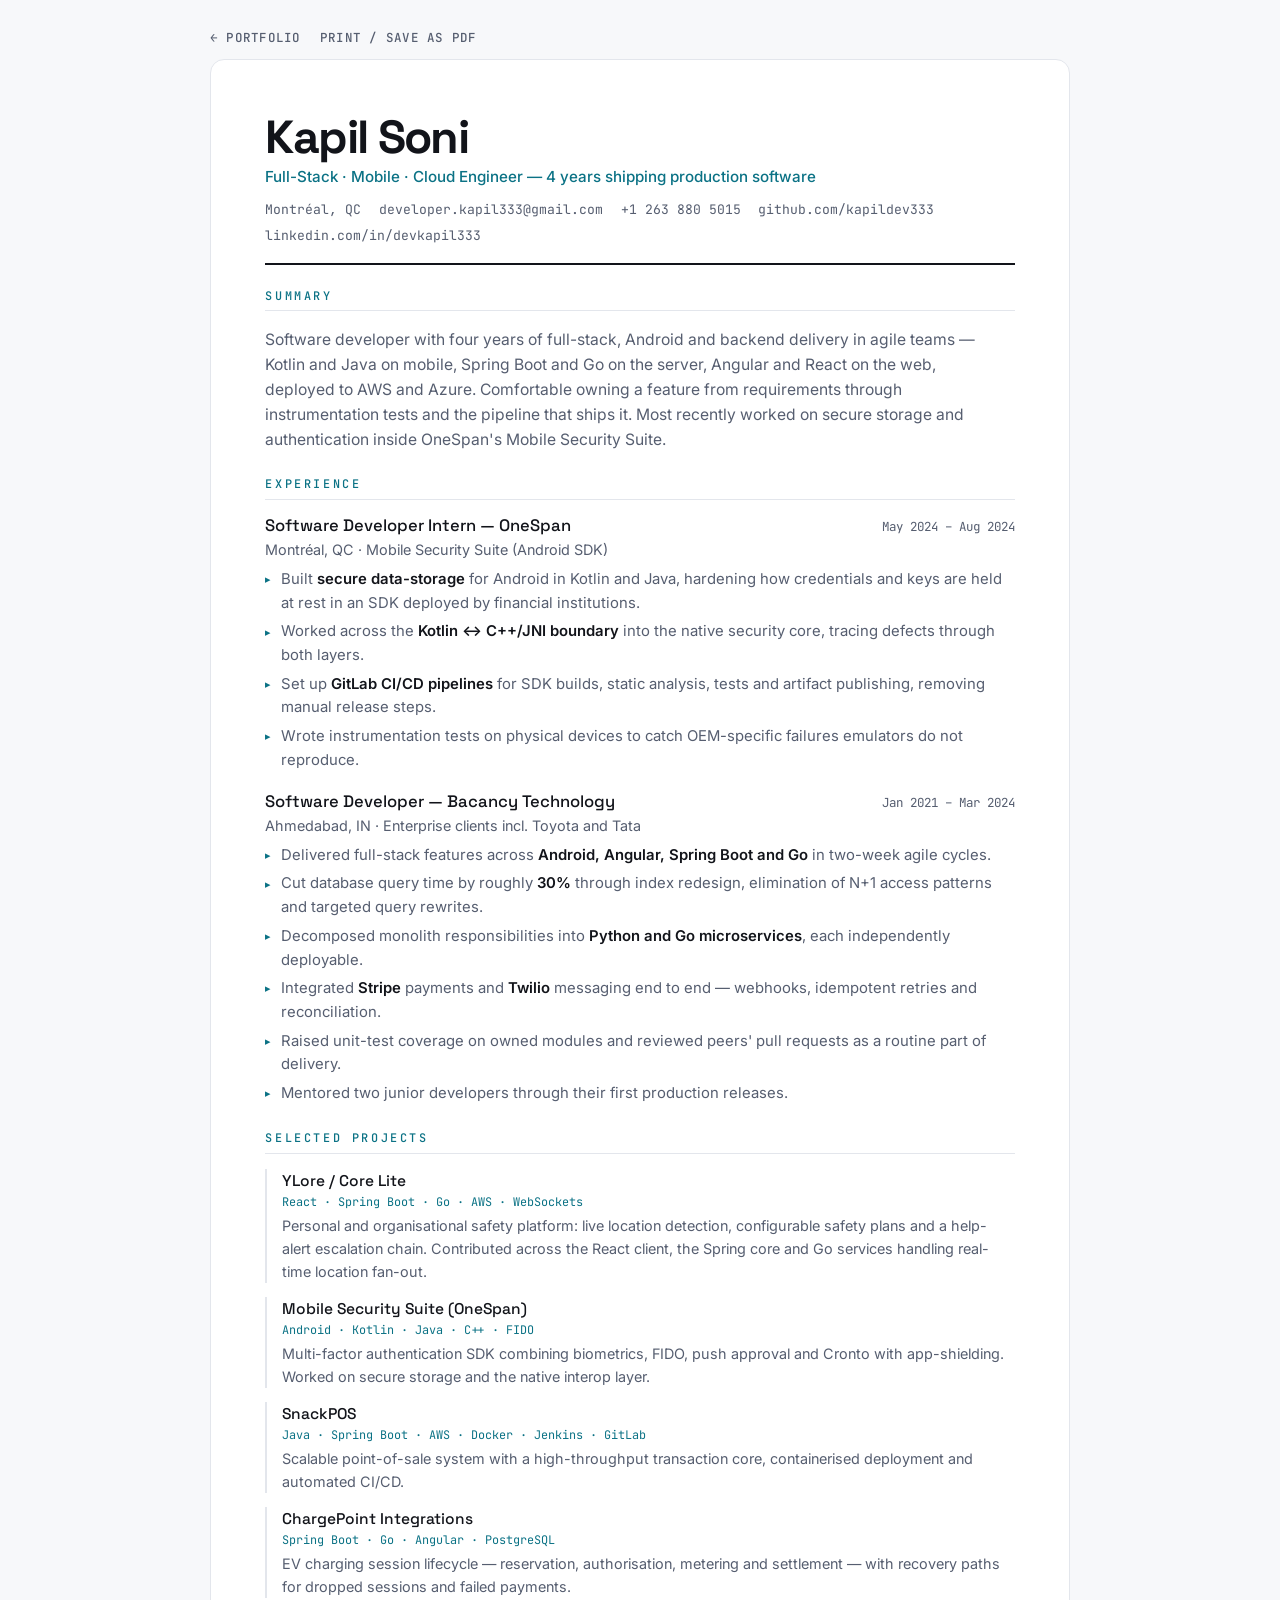
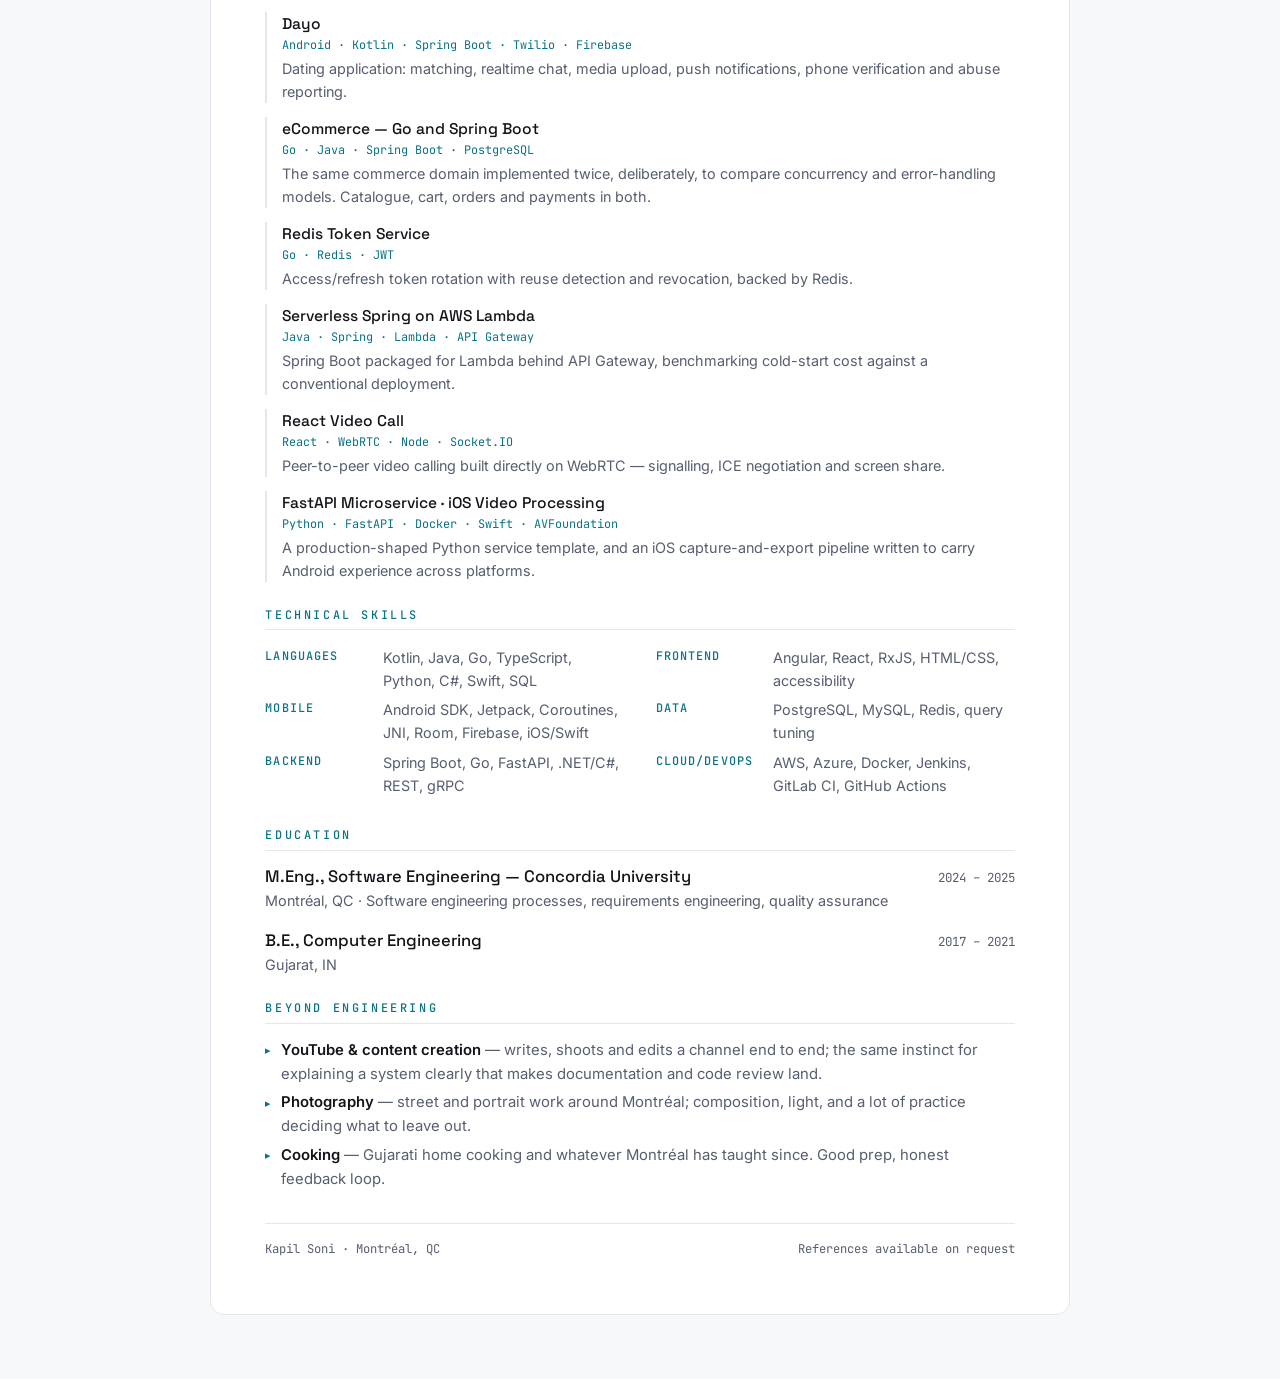
==== resume.html @ 743eed87 "Interactive 3D portfolio + printable résumé Static site, no build step. three.js point cloud morphs " ====
<!DOCTYPE html>
<html lang="en">
<head>
<meta charset="utf-8">
<meta name="viewport" content="width=device-width, initial-scale=1">
<title>Kapil Soni — Résumé</title>
<meta name="description" content="Résumé of Kapil Soni, full-stack, mobile and cloud engineer based in Montréal.">
<link rel="icon" href="data:image/svg+xml,<svg xmlns='http://www.w3.org/2000/svg' viewBox='0 0 100 100'><text y='.9em' font-size='90'>⬡</text></svg>">
<link rel="preconnect" href="https://fonts.googleapis.com">
<link rel="preconnect" href="https://fonts.gstatic.com" crossorigin>
<link href="https://fonts.googleapis.com/css2?family=Space+Grotesk:wght@500;700&family=Inter:wght@400;500;600&family=JetBrains+Mono:wght@400;500&display=swap" rel="stylesheet">
<style>
:root{
  --ink:#12141a; --soft:#565e70; --line:#e3e6ec; --acc:#0b7285; --paper:#fff; --wash:#f7f8fa;
  --f-d:"Space Grotesk",sans-serif; --f-b:"Inter",sans-serif; --f-m:"JetBrains Mono",monospace;
}
@media (prefers-color-scheme:dark){
  :root{--ink:#eef1f7;--soft:#9aa3b6;--line:#22262f;--acc:#5ee7ff;--paper:#0a0c11;--wash:#10131a}
}
*{box-sizing:border-box;margin:0;padding:0}
body{background:var(--wash);color:var(--ink);font:15px/1.6 var(--f-b);-webkit-font-smoothing:antialiased;padding:2rem 1rem 4rem}
a{color:inherit;text-decoration:none}
a:hover{color:var(--acc)}

.sheet{max-width:860px;margin:0 auto;background:var(--paper);border:1px solid var(--line);border-radius:14px;padding:clamp(1.6rem,5vw,3.4rem)}
.back{max-width:860px;margin:0 auto .9rem;font:500 .78rem/1 var(--f-m);letter-spacing:.1em;text-transform:uppercase;color:var(--soft);display:flex;gap:1.2rem}
.back a:hover{color:var(--acc)}

header{border-bottom:2px solid var(--ink);padding-bottom:1.1rem;margin-bottom:1.6rem}
h1{font:700 clamp(2rem,6vw,2.9rem)/1 var(--f-d);letter-spacing:-.035em}
.tagline{font:500 .95rem/1.4 var(--f-b);color:var(--acc);margin-top:.35rem}
.meta{margin-top:.8rem;display:flex;flex-wrap:wrap;gap:.35rem 1.1rem;font:.82rem/1.5 var(--f-m);color:var(--soft)}

section{margin-bottom:1.7rem}
h2{font:500 .74rem/1 var(--f-m);letter-spacing:.22em;text-transform:uppercase;color:var(--acc);
   border-bottom:1px solid var(--line);padding-bottom:.5rem;margin-bottom:.95rem}
h3{font:500 1.04rem/1.35 var(--f-d)}
.row{display:flex;flex-wrap:wrap;gap:.2rem 1rem;justify-content:space-between;align-items:baseline}
.when{font:.78rem/1.4 var(--f-m);color:var(--soft);white-space:nowrap}
.org{color:var(--soft);font-size:.9rem;margin-bottom:.45rem}
.entry{margin-bottom:1.15rem}
.entry:last-child{margin-bottom:0}
ul{list-style:none;display:grid;gap:.3rem}
li{position:relative;padding-left:1rem;font-size:.93rem;color:var(--soft)}
li::before{content:"▸";position:absolute;left:0;color:var(--acc);font-size:.75em;top:.3em}
li b{color:var(--ink);font-weight:600}
.summary{font-size:.98rem;color:var(--soft);max-width:72ch}

.grid2{display:grid;gap:.9rem 2rem;grid-template-columns:repeat(auto-fit,minmax(250px,1fr))}
.kv{display:grid;grid-template-columns:106px 1fr;gap:.7rem;font-size:.9rem;margin-bottom:.4rem}
.kv dt{font:500 .74rem/1.7 var(--f-m);letter-spacing:.09em;text-transform:uppercase;color:var(--acc)}
.kv dd{color:var(--soft)}
.proj{border-left:2px solid var(--line);padding-left:.9rem;margin-bottom:.85rem}
.proj strong{font:500 .97rem/1.4 var(--f-d);color:var(--ink)}
.proj em{font-style:normal;font:.74rem/1.6 var(--f-m);color:var(--acc);display:block}
.proj p{font-size:.9rem;color:var(--soft);margin-top:.15rem}
footer{margin-top:2rem;padding-top:1rem;border-top:1px solid var(--line);font:.76rem/1.6 var(--f-m);color:var(--soft);display:flex;flex-wrap:wrap;gap:1rem;justify-content:space-between}

/* light entrance — nothing that fights a print or a screen reader */
.fade{opacity:0;transform:translateY(14px);animation:up .7s cubic-bezier(.22,1,.36,1) forwards}
@keyframes up{to{opacity:1;transform:none}}
@media (prefers-reduced-motion:reduce){.fade{animation:none;opacity:1;transform:none}}

@media print{
  :root{--ink:#000;--soft:#333;--line:#bbb;--acc:#0b5566;--paper:#fff;--wash:#fff}
  body{padding:0;font-size:10.4pt;line-height:1.44}
  .sheet{border:0;border-radius:0;max-width:none;padding:0}
  .back{display:none}
  .fade{animation:none;opacity:1;transform:none}
  section,.entry,.proj{break-inside:avoid}
  h2{margin-bottom:.5rem}
  @page{margin:14mm}
}
</style>
</head>
<body>

<p class="back"><a href="index.html">← Portfolio</a><a href="javascript:window.print()">Print / Save as PDF</a></p>

<article class="sheet">
  <header class="fade">
    <h1>Kapil Soni</h1>
    <p class="tagline">Full-Stack · Mobile · Cloud Engineer — 4 years shipping production software</p>
    <div class="meta">
      <span>Montréal, QC</span>
      <a href="mailto:developer.kapil333@gmail.com">developer.kapil333@gmail.com</a>
      <a href="tel:+12638805015">+1 263 880 5015</a>
      <a href="https://github.com/kapildev333">github.com/kapildev333</a>
      <a href="https://linkedin.com/in/devkapil333/">linkedin.com/in/devkapil333</a>
    </div>
  </header>

  <section class="fade" style="animation-delay:.06s">
    <h2>Summary</h2>
    <p class="summary">Software developer with four years of full-stack, Android and backend delivery in agile teams —
    Kotlin and Java on mobile, Spring Boot and Go on the server, Angular and React on the web, deployed to AWS and Azure.
    Comfortable owning a feature from requirements through instrumentation tests and the pipeline that ships it.
    Most recently worked on secure storage and authentication inside OneSpan's Mobile Security Suite.</p>
  </section>

  <section class="fade" style="animation-delay:.12s">
    <h2>Experience</h2>

    <div class="entry">
      <div class="row"><h3>Software Developer Intern — OneSpan</h3><span class="when">May 2024 – Aug 2024</span></div>
      <p class="org">Montréal, QC · Mobile Security Suite (Android SDK)</p>
      <ul>
        <li>Built <b>secure data-storage</b> for Android in Kotlin and Java, hardening how credentials and keys are held at rest in an SDK deployed by financial institutions.</li>
        <li>Worked across the <b>Kotlin ↔ C++/JNI boundary</b> into the native security core, tracing defects through both layers.</li>
        <li>Set up <b>GitLab CI/CD pipelines</b> for SDK builds, static analysis, tests and artifact publishing, removing manual release steps.</li>
        <li>Wrote instrumentation tests on physical devices to catch OEM-specific failures emulators do not reproduce.</li>
      </ul>
    </div>

    <div class="entry">
      <div class="row"><h3>Software Developer — Bacancy Technology</h3><span class="when">Jan 2021 – Mar 2024</span></div>
      <p class="org">Ahmedabad, IN · Enterprise clients incl. Toyota and Tata</p>
      <ul>
        <li>Delivered full-stack features across <b>Android, Angular, Spring Boot and Go</b> in two-week agile cycles.</li>
        <li>Cut database query time by roughly <b>30%</b> through index redesign, elimination of N+1 access patterns and targeted query rewrites.</li>
        <li>Decomposed monolith responsibilities into <b>Python and Go microservices</b>, each independently deployable.</li>
        <li>Integrated <b>Stripe</b> payments and <b>Twilio</b> messaging end to end — webhooks, idempotent retries and reconciliation.</li>
        <li>Raised unit-test coverage on owned modules and reviewed peers' pull requests as a routine part of delivery.</li>
        <li>Mentored two junior developers through their first production releases.</li>
      </ul>
    </div>
  </section>

  <section class="fade" style="animation-delay:.18s">
    <h2>Selected Projects</h2>

    <div class="proj">
      <strong>YLore / Core Lite</strong><em>React · Spring Boot · Go · AWS · WebSockets</em>
      <p>Personal and organisational safety platform: live location detection, configurable safety plans and a help-alert escalation chain. Contributed across the React client, the Spring core and Go services handling real-time location fan-out.</p>
    </div>
    <div class="proj">
      <strong>Mobile Security Suite (OneSpan)</strong><em>Android · Kotlin · Java · C++ · FIDO</em>
      <p>Multi-factor authentication SDK combining biometrics, FIDO, push approval and Cronto with app-shielding. Worked on secure storage and the native interop layer.</p>
    </div>
    <div class="proj">
      <strong>SnackPOS</strong><em>Java · Spring Boot · AWS · Docker · Jenkins · GitLab</em>
      <p>Scalable point-of-sale system with a high-throughput transaction core, containerised deployment and automated CI/CD.</p>
    </div>
    <div class="proj">
      <strong>ChargePoint Integrations</strong><em>Spring Boot · Go · Angular · PostgreSQL</em>
      <p>EV charging session lifecycle — reservation, authorisation, metering and settlement — with recovery paths for dropped sessions and failed payments.</p>
    </div>
    <div class="proj">
      <strong>Dayo</strong><em>Android · Kotlin · Spring Boot · Twilio · Firebase</em>
      <p>Dating application: matching, realtime chat, media upload, push notifications, phone verification and abuse reporting.</p>
    </div>
    <div class="proj">
      <strong>eCommerce — Go and Spring Boot</strong><em>Go · Java · Spring Boot · PostgreSQL</em>
      <p>The same commerce domain implemented twice, deliberately, to compare concurrency and error-handling models. Catalogue, cart, orders and payments in both.</p>
    </div>
    <div class="proj">
      <strong>Redis Token Service</strong><em>Go · Redis · JWT</em>
      <p>Access/refresh token rotation with reuse detection and revocation, backed by Redis.</p>
    </div>
    <div class="proj">
      <strong>Serverless Spring on AWS Lambda</strong><em>Java · Spring · Lambda · API Gateway</em>
      <p>Spring Boot packaged for Lambda behind API Gateway, benchmarking cold-start cost against a conventional deployment.</p>
    </div>
    <div class="proj">
      <strong>React Video Call</strong><em>React · WebRTC · Node · Socket.IO</em>
      <p>Peer-to-peer video calling built directly on WebRTC — signalling, ICE negotiation and screen share.</p>
    </div>
    <div class="proj">
      <strong>FastAPI Microservice · iOS Video Processing</strong><em>Python · FastAPI · Docker · Swift · AVFoundation</em>
      <p>A production-shaped Python service template, and an iOS capture-and-export pipeline written to carry Android experience across platforms.</p>
    </div>
  </section>

  <section class="fade" style="animation-delay:.24s">
    <h2>Technical Skills</h2>
    <div class="grid2">
      <dl>
        <div class="kv"><dt>Languages</dt><dd>Kotlin, Java, Go, TypeScript, Python, C#, Swift, SQL</dd></div>
        <div class="kv"><dt>Mobile</dt><dd>Android SDK, Jetpack, Coroutines, JNI, Room, Firebase, iOS/Swift</dd></div>
        <div class="kv"><dt>Backend</dt><dd>Spring Boot, Go, FastAPI, .NET/C#, REST, gRPC</dd></div>
      </dl>
      <dl>
        <div class="kv"><dt>Frontend</dt><dd>Angular, React, RxJS, HTML/CSS, accessibility</dd></div>
        <div class="kv"><dt>Data</dt><dd>PostgreSQL, MySQL, Redis, query tuning</dd></div>
        <div class="kv"><dt>Cloud/DevOps</dt><dd>AWS, Azure, Docker, Jenkins, GitLab CI, GitHub Actions</dd></div>
      </dl>
    </div>
  </section>

  <section class="fade" style="animation-delay:.3s">
    <h2>Education</h2>
    <div class="entry">
      <div class="row"><h3>M.Eng., Software Engineering — Concordia University</h3><span class="when">2024 – 2025</span></div>
      <p class="org">Montréal, QC · Software engineering processes, requirements engineering, quality assurance</p>
    </div>
    <div class="entry">
      <div class="row"><h3>B.E., Computer Engineering</h3><span class="when">2017 – 2021</span></div>
      <p class="org">Gujarat, IN</p>
    </div>
  </section>

  <section class="fade" style="animation-delay:.36s">
    <h2>Beyond Engineering</h2>
    <ul>
      <li><b>YouTube &amp; content creation</b> — writes, shoots and edits a channel end to end; the same instinct for explaining a system clearly that makes documentation and code review land.</li>
      <li><b>Photography</b> — street and portrait work around Montréal; composition, light, and a lot of practice deciding what to leave out.</li>
      <li><b>Cooking</b> — Gujarati home cooking and whatever Montréal has taught since. Good prep, honest feedback loop.</li>
    </ul>
  </section>

  <footer>
    <span>Kapil Soni · Montréal, QC</span>
    <span>References available on request</span>
  </footer>
</article>

</body>
</html>
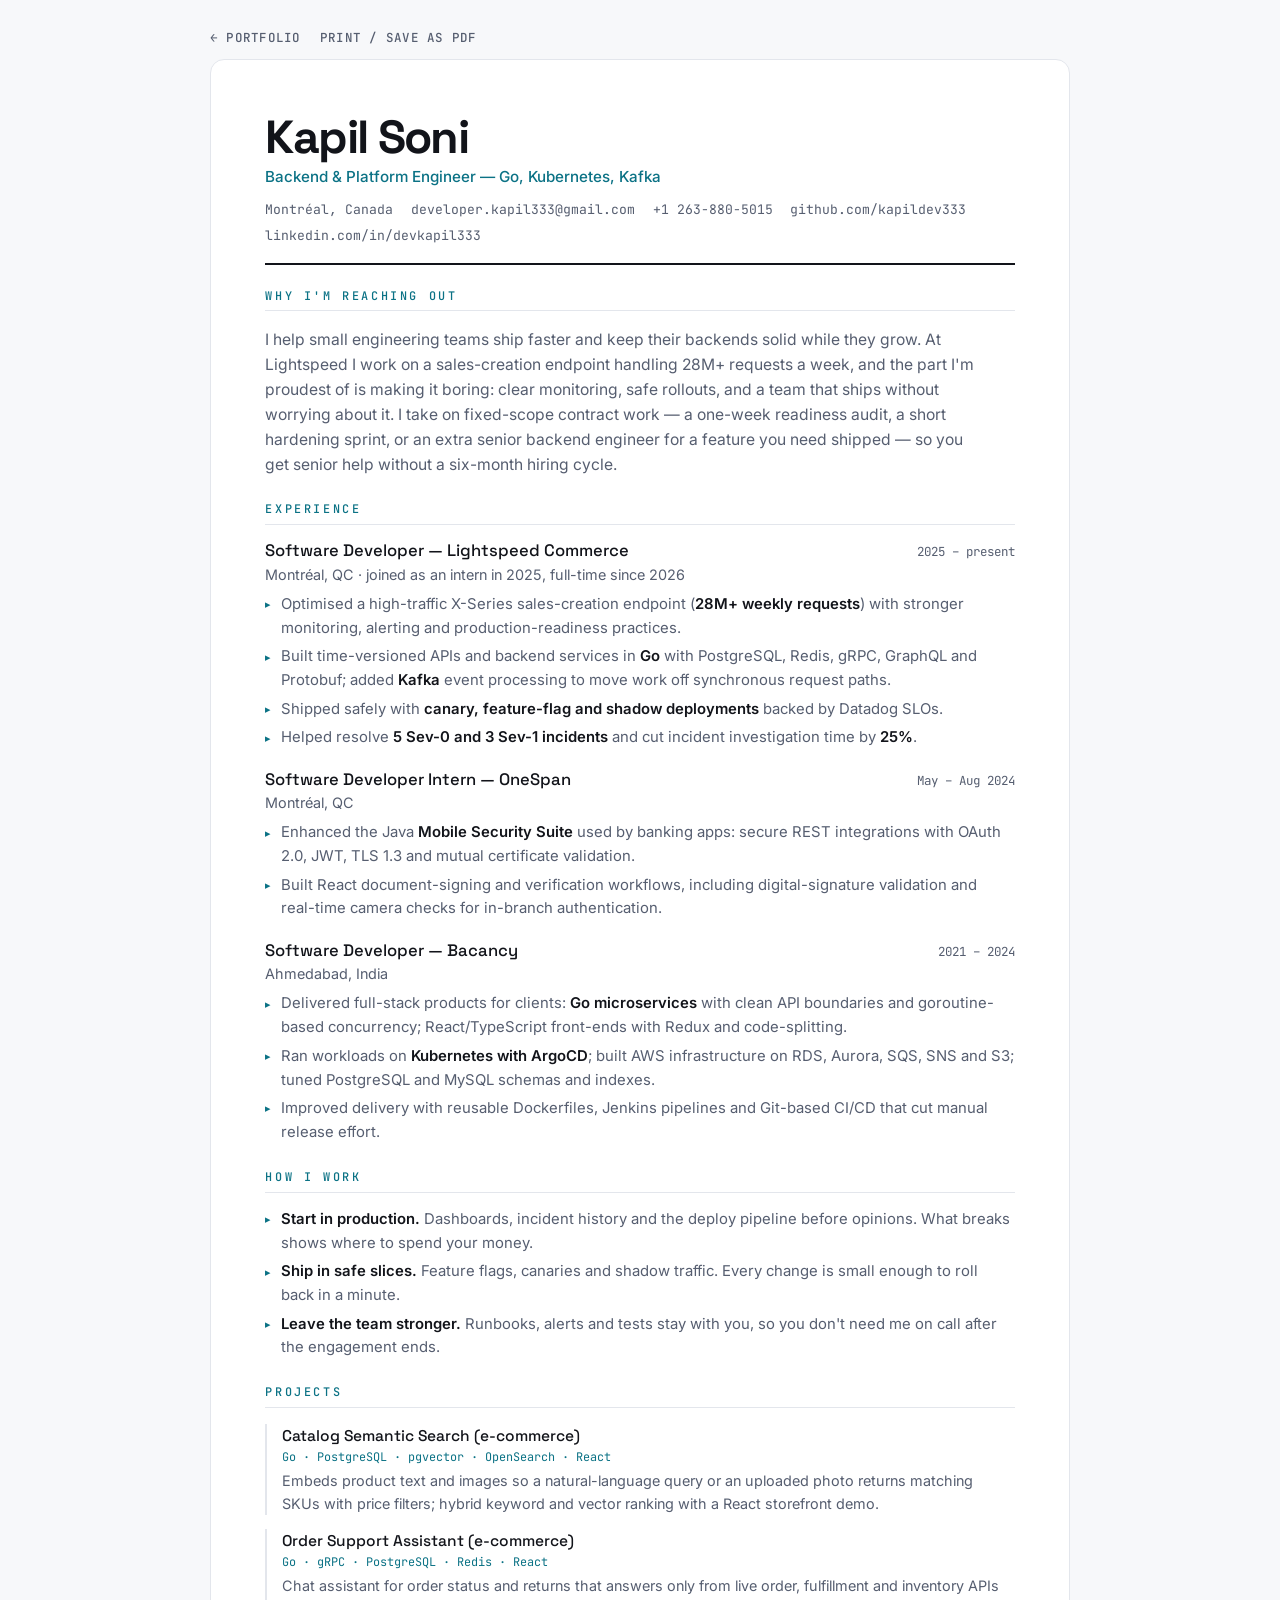
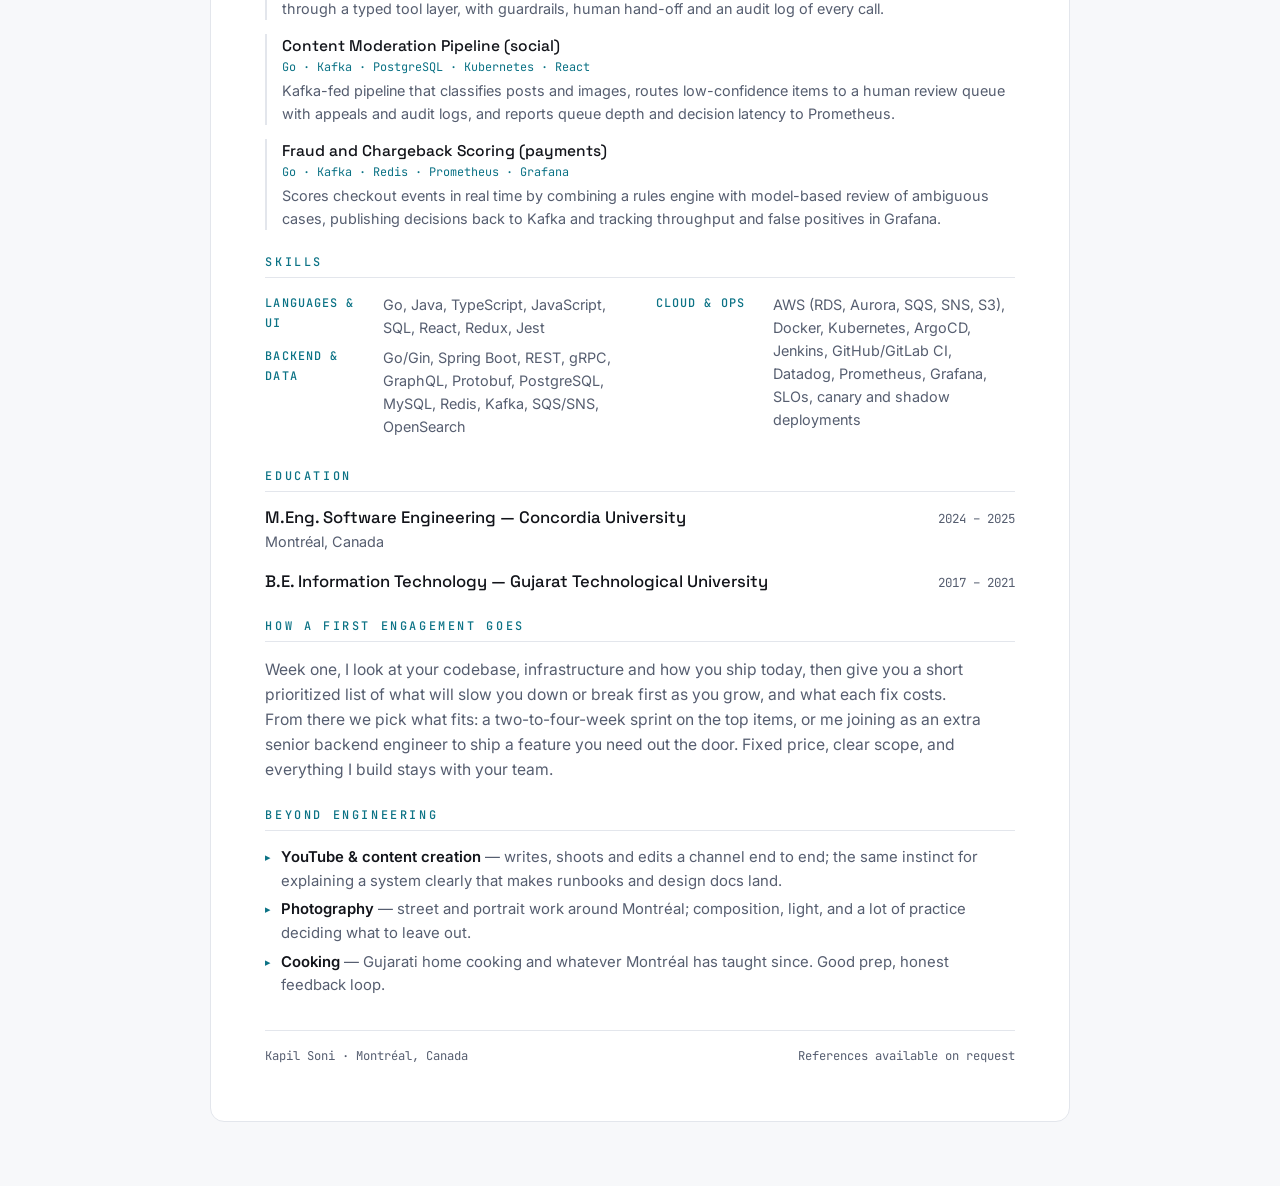
==== commit 8085cc8d: "Rebuild around the updated résumé: backend/platform + contract pitch Source of truth is Kapil-Soni-R" ====
--- a/resume.html
+++ b/resume.html
@@ -4,7 +4,7 @@
 <meta charset="utf-8">
 <meta name="viewport" content="width=device-width, initial-scale=1">
 <title>Kapil Soni — Résumé</title>
-<meta name="description" content="Résumé of Kapil Soni, full-stack, mobile and cloud engineer based in Montréal.">
+<meta name="description" content="Résumé of Kapil Soni — backend and platform engineer in Montréal. Go, Kubernetes, Kafka. Available for fixed-scope contract work.">
 <link rel="icon" href="data:image/svg+xml,<svg xmlns='http://www.w3.org/2000/svg' viewBox='0 0 100 100'><text y='.9em' font-size='90'>⬡</text></svg>">
 <link rel="preconnect" href="https://fonts.googleapis.com">
 <link rel="preconnect" href="https://fonts.gstatic.com" crossorigin>
@@ -80,136 +80,132 @@
 <article class="sheet">
   <header class="fade">
     <h1>Kapil Soni</h1>
-    <p class="tagline">Full-Stack · Mobile · Cloud Engineer — 4 years shipping production software</p>
+    <p class="tagline">Backend &amp; Platform Engineer — Go, Kubernetes, Kafka</p>
     <div class="meta">
-      <span>Montréal, QC</span>
+      <span>Montréal, Canada</span>
       <a href="mailto:developer.kapil333@gmail.com">developer.kapil333@gmail.com</a>
-      <a href="tel:+12638805015">+1 263 880 5015</a>
+      <a href="tel:+12638805015">+1 263-880-5015</a>
       <a href="https://github.com/kapildev333">github.com/kapildev333</a>
       <a href="https://linkedin.com/in/devkapil333/">linkedin.com/in/devkapil333</a>
     </div>
   </header>
 
   <section class="fade" style="animation-delay:.06s">
-    <h2>Summary</h2>
-    <p class="summary">Software developer with four years of full-stack, Android and backend delivery in agile teams —
-    Kotlin and Java on mobile, Spring Boot and Go on the server, Angular and React on the web, deployed to AWS and Azure.
-    Comfortable owning a feature from requirements through instrumentation tests and the pipeline that ships it.
-    Most recently worked on secure storage and authentication inside OneSpan's Mobile Security Suite.</p>
+    <h2>Why I'm reaching out</h2>
+    <p class="summary">I help small engineering teams ship faster and keep their backends solid while they grow.
+    At Lightspeed I work on a sales-creation endpoint handling 28M+ requests a week, and the part I'm proudest of is
+    making it boring: clear monitoring, safe rollouts, and a team that ships without worrying about it. I take on
+    fixed-scope contract work — a one-week readiness audit, a short hardening sprint, or an extra senior backend
+    engineer for a feature you need shipped — so you get senior help without a six-month hiring cycle.</p>
   </section>
 
   <section class="fade" style="animation-delay:.12s">
     <h2>Experience</h2>
 
     <div class="entry">
-      <div class="row"><h3>Software Developer Intern — OneSpan</h3><span class="when">May 2024 – Aug 2024</span></div>
-      <p class="org">Montréal, QC · Mobile Security Suite (Android SDK)</p>
+      <div class="row"><h3>Software Developer — Lightspeed Commerce</h3><span class="when">2025 – present</span></div>
+      <p class="org">Montréal, QC · joined as an intern in 2025, full-time since 2026</p>
       <ul>
-        <li>Built <b>secure data-storage</b> for Android in Kotlin and Java, hardening how credentials and keys are held at rest in an SDK deployed by financial institutions.</li>
-        <li>Worked across the <b>Kotlin ↔ C++/JNI boundary</b> into the native security core, tracing defects through both layers.</li>
-        <li>Set up <b>GitLab CI/CD pipelines</b> for SDK builds, static analysis, tests and artifact publishing, removing manual release steps.</li>
-        <li>Wrote instrumentation tests on physical devices to catch OEM-specific failures emulators do not reproduce.</li>
+        <li>Optimised a high-traffic X-Series sales-creation endpoint (<b>28M+ weekly requests</b>) with stronger monitoring, alerting and production-readiness practices.</li>
+        <li>Built time-versioned APIs and backend services in <b>Go</b> with PostgreSQL, Redis, gRPC, GraphQL and Protobuf; added <b>Kafka</b> event processing to move work off synchronous request paths.</li>
+        <li>Shipped safely with <b>canary, feature-flag and shadow deployments</b> backed by Datadog SLOs.</li>
+        <li>Helped resolve <b>5 Sev-0 and 3 Sev-1 incidents</b> and cut incident investigation time by <b>25%</b>.</li>
       </ul>
     </div>
 
     <div class="entry">
-      <div class="row"><h3>Software Developer — Bacancy Technology</h3><span class="when">Jan 2021 – Mar 2024</span></div>
-      <p class="org">Ahmedabad, IN · Enterprise clients incl. Toyota and Tata</p>
+      <div class="row"><h3>Software Developer Intern — OneSpan</h3><span class="when">May – Aug 2024</span></div>
+      <p class="org">Montréal, QC</p>
       <ul>
-        <li>Delivered full-stack features across <b>Android, Angular, Spring Boot and Go</b> in two-week agile cycles.</li>
-        <li>Cut database query time by roughly <b>30%</b> through index redesign, elimination of N+1 access patterns and targeted query rewrites.</li>
-        <li>Decomposed monolith responsibilities into <b>Python and Go microservices</b>, each independently deployable.</li>
-        <li>Integrated <b>Stripe</b> payments and <b>Twilio</b> messaging end to end — webhooks, idempotent retries and reconciliation.</li>
-        <li>Raised unit-test coverage on owned modules and reviewed peers' pull requests as a routine part of delivery.</li>
-        <li>Mentored two junior developers through their first production releases.</li>
+        <li>Enhanced the Java <b>Mobile Security Suite</b> used by banking apps: secure REST integrations with OAuth 2.0, JWT, TLS 1.3 and mutual certificate validation.</li>
+        <li>Built React document-signing and verification workflows, including digital-signature validation and real-time camera checks for in-branch authentication.</li>
       </ul>
     </div>
+
+    <div class="entry">
+      <div class="row"><h3>Software Developer — Bacancy</h3><span class="when">2021 – 2024</span></div>
+      <p class="org">Ahmedabad, India</p>
+      <ul>
+        <li>Delivered full-stack products for clients: <b>Go microservices</b> with clean API boundaries and goroutine-based concurrency; React/TypeScript front-ends with Redux and code-splitting.</li>
+        <li>Ran workloads on <b>Kubernetes with ArgoCD</b>; built AWS infrastructure on RDS, Aurora, SQS, SNS and S3; tuned PostgreSQL and MySQL schemas and indexes.</li>
+        <li>Improved delivery with reusable Dockerfiles, Jenkins pipelines and Git-based CI/CD that cut manual release effort.</li>
+      </ul>
+    </div>
   </section>
 
   <section class="fade" style="animation-delay:.18s">
-    <h2>Selected Projects</h2>
-
-    <div class="proj">
-      <strong>YLore / Core Lite</strong><em>React · Spring Boot · Go · AWS · WebSockets</em>
-      <p>Personal and organisational safety platform: live location detection, configurable safety plans and a help-alert escalation chain. Contributed across the React client, the Spring core and Go services handling real-time location fan-out.</p>
-    </div>
-    <div class="proj">
-      <strong>Mobile Security Suite (OneSpan)</strong><em>Android · Kotlin · Java · C++ · FIDO</em>
-      <p>Multi-factor authentication SDK combining biometrics, FIDO, push approval and Cronto with app-shielding. Worked on secure storage and the native interop layer.</p>
-    </div>
-    <div class="proj">
-      <strong>SnackPOS</strong><em>Java · Spring Boot · AWS · Docker · Jenkins · GitLab</em>
-      <p>Scalable point-of-sale system with a high-throughput transaction core, containerised deployment and automated CI/CD.</p>
-    </div>
-    <div class="proj">
-      <strong>ChargePoint Integrations</strong><em>Spring Boot · Go · Angular · PostgreSQL</em>
-      <p>EV charging session lifecycle — reservation, authorisation, metering and settlement — with recovery paths for dropped sessions and failed payments.</p>
-    </div>
-    <div class="proj">
-      <strong>Dayo</strong><em>Android · Kotlin · Spring Boot · Twilio · Firebase</em>
-      <p>Dating application: matching, realtime chat, media upload, push notifications, phone verification and abuse reporting.</p>
-    </div>
-    <div class="proj">
-      <strong>eCommerce — Go and Spring Boot</strong><em>Go · Java · Spring Boot · PostgreSQL</em>
-      <p>The same commerce domain implemented twice, deliberately, to compare concurrency and error-handling models. Catalogue, cart, orders and payments in both.</p>
-    </div>
-    <div class="proj">
-      <strong>Redis Token Service</strong><em>Go · Redis · JWT</em>
-      <p>Access/refresh token rotation with reuse detection and revocation, backed by Redis.</p>
-    </div>
-    <div class="proj">
-      <strong>Serverless Spring on AWS Lambda</strong><em>Java · Spring · Lambda · API Gateway</em>
-      <p>Spring Boot packaged for Lambda behind API Gateway, benchmarking cold-start cost against a conventional deployment.</p>
-    </div>
-    <div class="proj">
-      <strong>React Video Call</strong><em>React · WebRTC · Node · Socket.IO</em>
-      <p>Peer-to-peer video calling built directly on WebRTC — signalling, ICE negotiation and screen share.</p>
-    </div>
-    <div class="proj">
-      <strong>FastAPI Microservice · iOS Video Processing</strong><em>Python · FastAPI · Docker · Swift · AVFoundation</em>
-      <p>A production-shaped Python service template, and an iOS capture-and-export pipeline written to carry Android experience across platforms.</p>
-    </div>
+    <h2>How I work</h2>
+    <ul>
+      <li><b>Start in production.</b> Dashboards, incident history and the deploy pipeline before opinions. What breaks shows where to spend your money.</li>
+      <li><b>Ship in safe slices.</b> Feature flags, canaries and shadow traffic. Every change is small enough to roll back in a minute.</li>
+      <li><b>Leave the team stronger.</b> Runbooks, alerts and tests stay with you, so you don't need me on call after the engagement ends.</li>
+    </ul>
   </section>
 
   <section class="fade" style="animation-delay:.24s">
-    <h2>Technical Skills</h2>
+    <h2>Projects</h2>
+
+    <div class="proj">
+      <strong>Catalog Semantic Search (e-commerce)</strong><em>Go · PostgreSQL · pgvector · OpenSearch · React</em>
+      <p>Embeds product text and images so a natural-language query or an uploaded photo returns matching SKUs with price filters; hybrid keyword and vector ranking with a React storefront demo.</p>
+    </div>
+    <div class="proj">
+      <strong>Order Support Assistant (e-commerce)</strong><em>Go · gRPC · PostgreSQL · Redis · React</em>
+      <p>Chat assistant for order status and returns that answers only from live order, fulfillment and inventory APIs through a typed tool layer, with guardrails, human hand-off and an audit log of every call.</p>
+    </div>
+    <div class="proj">
+      <strong>Content Moderation Pipeline (social)</strong><em>Go · Kafka · PostgreSQL · Kubernetes · React</em>
+      <p>Kafka-fed pipeline that classifies posts and images, routes low-confidence items to a human review queue with appeals and audit logs, and reports queue depth and decision latency to Prometheus.</p>
+    </div>
+    <div class="proj">
+      <strong>Fraud and Chargeback Scoring (payments)</strong><em>Go · Kafka · Redis · Prometheus · Grafana</em>
+      <p>Scores checkout events in real time by combining a rules engine with model-based review of ambiguous cases, publishing decisions back to Kafka and tracking throughput and false positives in Grafana.</p>
+    </div>
+  </section>
+
+  <section class="fade" style="animation-delay:.3s">
+    <h2>Skills</h2>
     <div class="grid2">
       <dl>
-        <div class="kv"><dt>Languages</dt><dd>Kotlin, Java, Go, TypeScript, Python, C#, Swift, SQL</dd></div>
-        <div class="kv"><dt>Mobile</dt><dd>Android SDK, Jetpack, Coroutines, JNI, Room, Firebase, iOS/Swift</dd></div>
-        <div class="kv"><dt>Backend</dt><dd>Spring Boot, Go, FastAPI, .NET/C#, REST, gRPC</dd></div>
+        <div class="kv"><dt>Languages &amp; UI</dt><dd>Go, Java, TypeScript, JavaScript, SQL, React, Redux, Jest</dd></div>
+        <div class="kv"><dt>Backend &amp; data</dt><dd>Go/Gin, Spring Boot, REST, gRPC, GraphQL, Protobuf, PostgreSQL, MySQL, Redis, Kafka, SQS/SNS, OpenSearch</dd></div>
       </dl>
       <dl>
-        <div class="kv"><dt>Frontend</dt><dd>Angular, React, RxJS, HTML/CSS, accessibility</dd></div>
-        <div class="kv"><dt>Data</dt><dd>PostgreSQL, MySQL, Redis, query tuning</dd></div>
-        <div class="kv"><dt>Cloud/DevOps</dt><dd>AWS, Azure, Docker, Jenkins, GitLab CI, GitHub Actions</dd></div>
+        <div class="kv"><dt>Cloud &amp; ops</dt><dd>AWS (RDS, Aurora, SQS, SNS, S3), Docker, Kubernetes, ArgoCD, Jenkins, GitHub/GitLab CI, Datadog, Prometheus, Grafana, SLOs, canary and shadow deployments</dd></div>
       </dl>
     </div>
   </section>
 
-  <section class="fade" style="animation-delay:.3s">
+  <section class="fade" style="animation-delay:.36s">
     <h2>Education</h2>
     <div class="entry">
-      <div class="row"><h3>M.Eng., Software Engineering — Concordia University</h3><span class="when">2024 – 2025</span></div>
-      <p class="org">Montréal, QC · Software engineering processes, requirements engineering, quality assurance</p>
-    </div>
-    <div class="entry">
-      <div class="row"><h3>B.E., Computer Engineering</h3><span class="when">2017 – 2021</span></div>
-      <p class="org">Gujarat, IN</p>
-    </div>
-  </section>
-
-  <section class="fade" style="animation-delay:.36s">
-    <h2>Beyond Engineering</h2>
+      <div class="row"><h3>M.Eng. Software Engineering — Concordia University</h3><span class="when">2024 – 2025</span></div>
+      <p class="org">Montréal, Canada</p>
+    </div>
+    <div class="entry">
+      <div class="row"><h3>B.E. Information Technology — Gujarat Technological University</h3><span class="when">2017 – 2021</span></div>
+    </div>
+  </section>
+
+  <section class="fade" style="animation-delay:.42s">
+    <h2>How a first engagement goes</h2>
+    <p class="summary">Week one, I look at your codebase, infrastructure and how you ship today, then give you a short
+    prioritized list of what will slow you down or break first as you grow, and what each fix costs. From there we pick
+    what fits: a two-to-four-week sprint on the top items, or me joining as an extra senior backend engineer to ship a
+    feature you need out the door. Fixed price, clear scope, and everything I build stays with your team.</p>
+  </section>
+
+  <section class="fade" style="animation-delay:.48s">
+    <h2>Beyond engineering</h2>
     <ul>
-      <li><b>YouTube &amp; content creation</b> — writes, shoots and edits a channel end to end; the same instinct for explaining a system clearly that makes documentation and code review land.</li>
+      <li><b>YouTube &amp; content creation</b> — writes, shoots and edits a channel end to end; the same instinct for explaining a system clearly that makes runbooks and design docs land.</li>
       <li><b>Photography</b> — street and portrait work around Montréal; composition, light, and a lot of practice deciding what to leave out.</li>
       <li><b>Cooking</b> — Gujarati home cooking and whatever Montréal has taught since. Good prep, honest feedback loop.</li>
     </ul>
   </section>
 
   <footer>
-    <span>Kapil Soni · Montréal, QC</span>
+    <span>Kapil Soni · Montréal, Canada</span>
     <span>References available on request</span>
   </footer>
 </article>
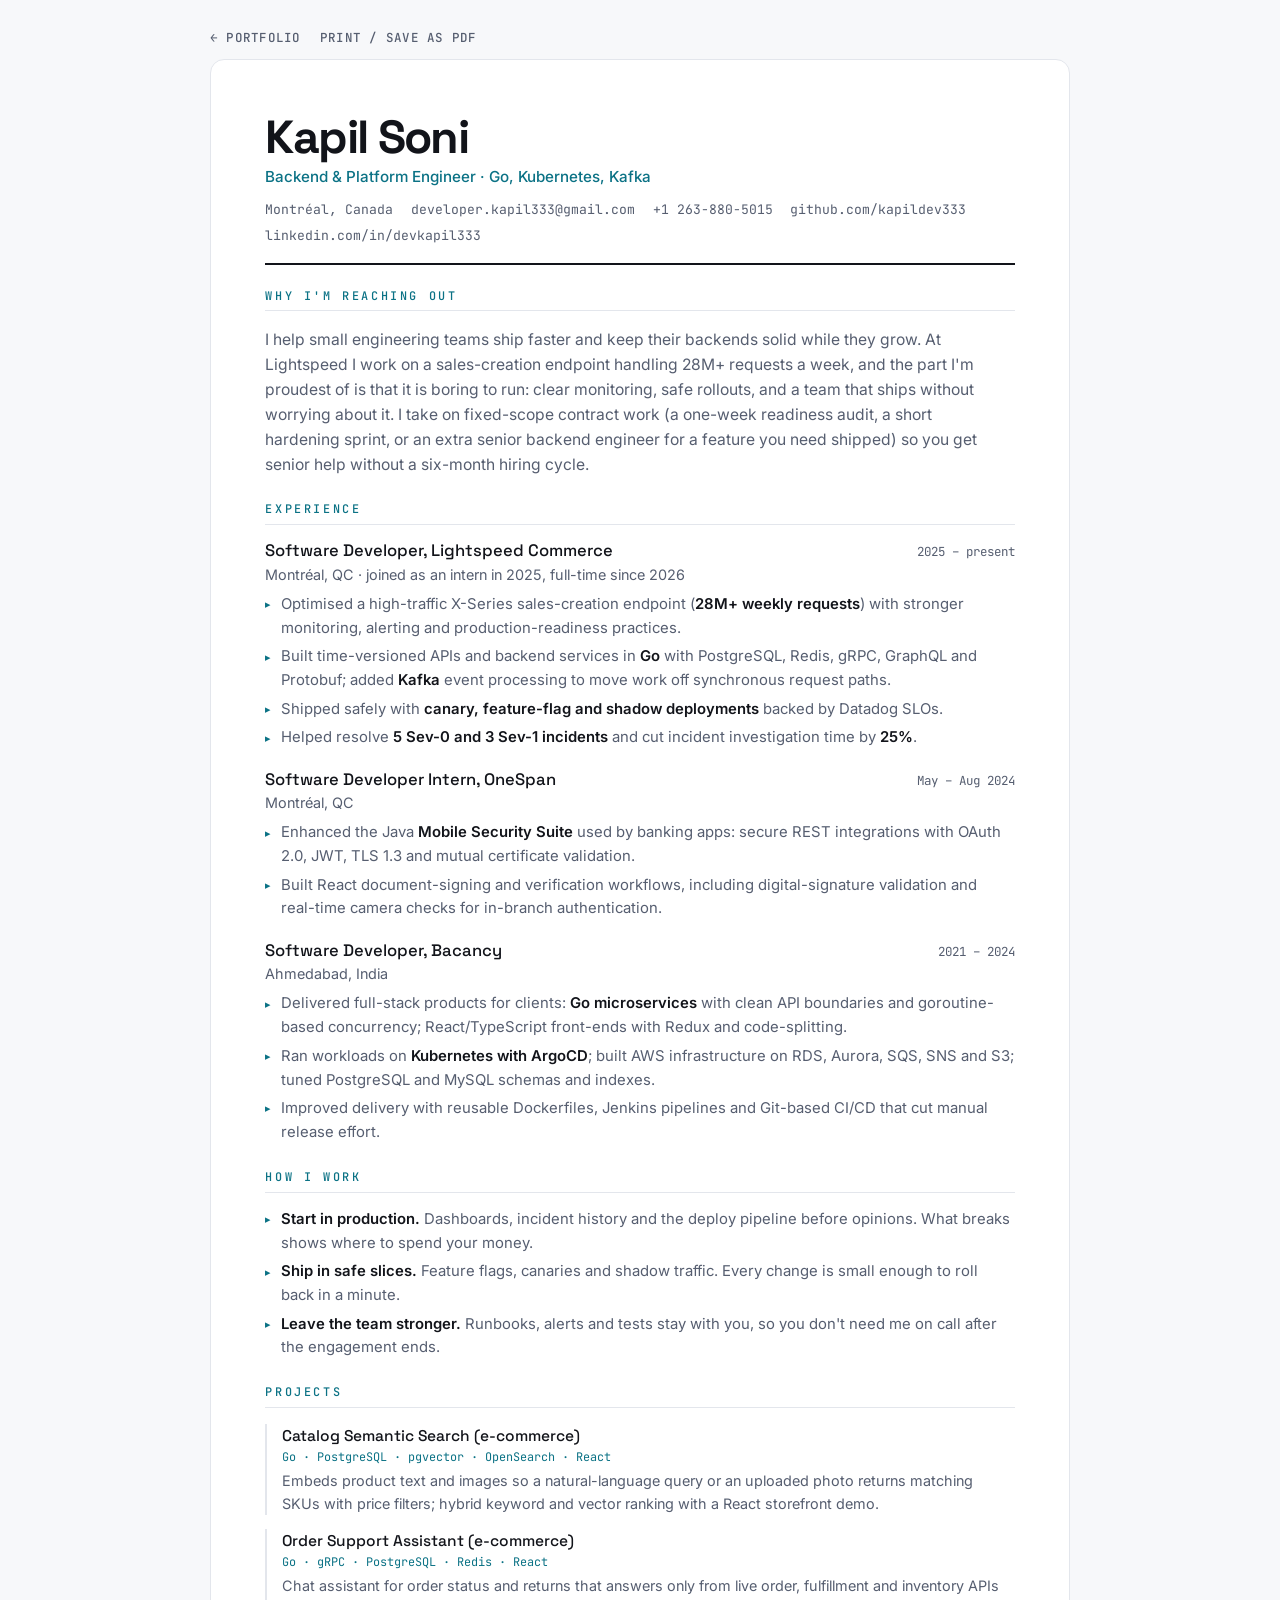
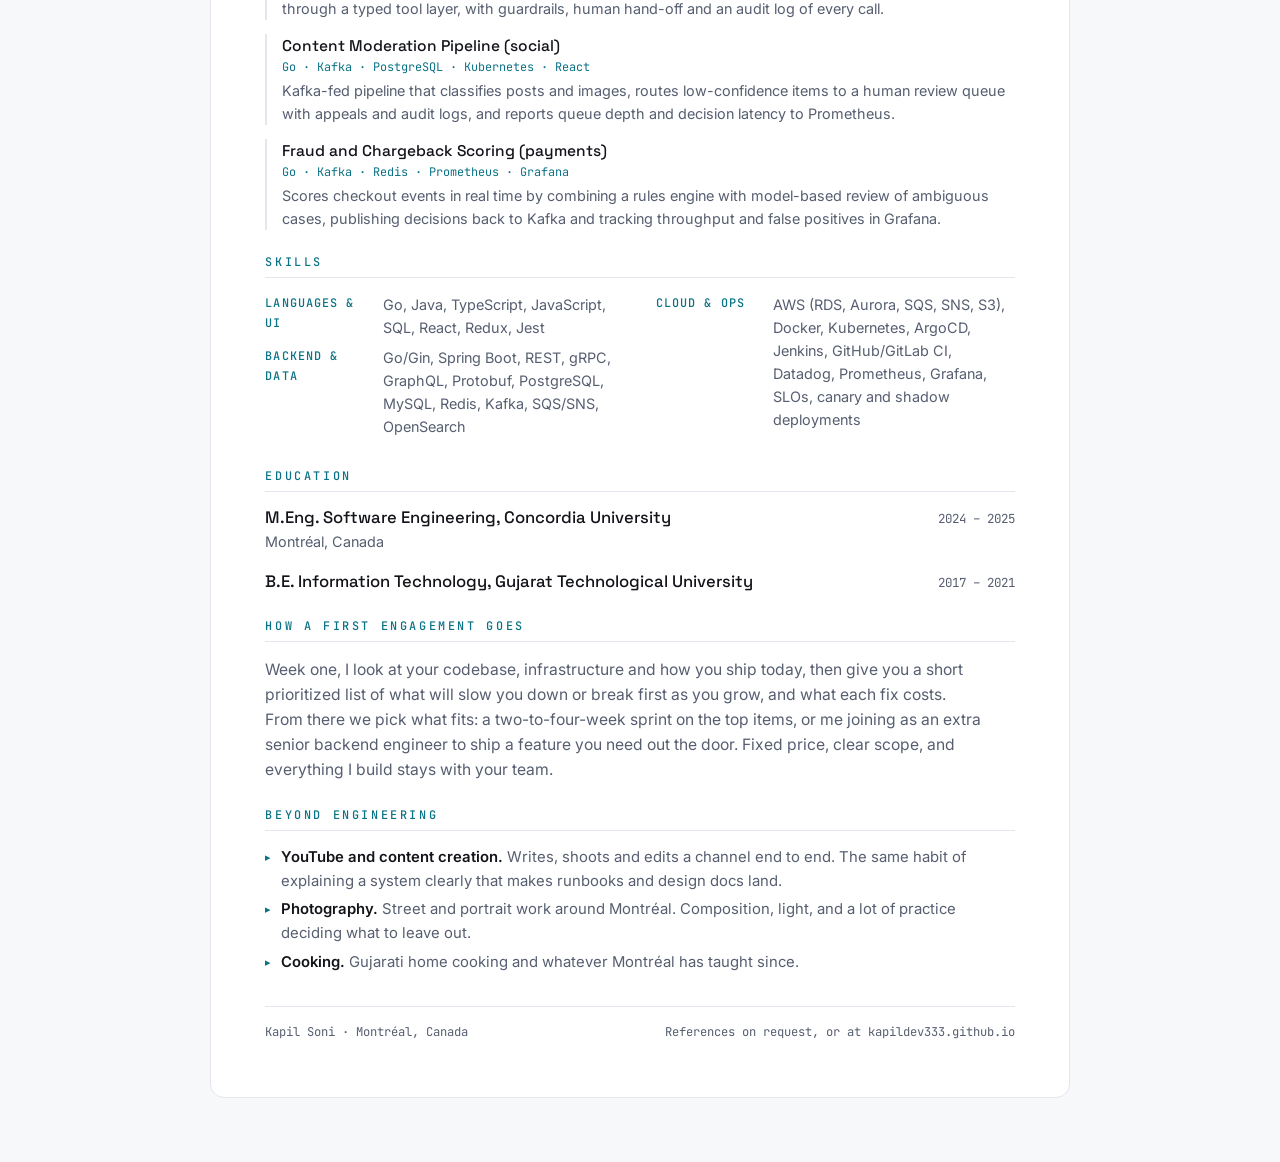
==== commit 63f4452d: "Add references section, and rewrite the copy in plainer English References: the four recommendations" ====
--- a/resume.html
+++ b/resume.html
@@ -3,8 +3,8 @@
 <head>
 <meta charset="utf-8">
 <meta name="viewport" content="width=device-width, initial-scale=1">
-<title>Kapil Soni — Résumé</title>
-<meta name="description" content="Résumé of Kapil Soni — backend and platform engineer in Montréal. Go, Kubernetes, Kafka. Available for fixed-scope contract work.">
+<title>Kapil Soni · Résumé</title>
+<meta name="description" content="Résumé of Kapil Soni, backend and platform engineer in Montréal. Go, Kubernetes, Kafka. Available for fixed-scope contract work.">
 <link rel="icon" href="data:image/svg+xml,<svg xmlns='http://www.w3.org/2000/svg' viewBox='0 0 100 100'><text y='.9em' font-size='90'>⬡</text></svg>">
 <link rel="preconnect" href="https://fonts.googleapis.com">
 <link rel="preconnect" href="https://fonts.gstatic.com" crossorigin>
@@ -56,7 +56,7 @@
 .proj p{font-size:.9rem;color:var(--soft);margin-top:.15rem}
 footer{margin-top:2rem;padding-top:1rem;border-top:1px solid var(--line);font:.76rem/1.6 var(--f-m);color:var(--soft);display:flex;flex-wrap:wrap;gap:1rem;justify-content:space-between}
 
-/* light entrance — nothing that fights a print or a screen reader */
+/* light entrance; nothing that fights a print or a screen reader */
 .fade{opacity:0;transform:translateY(14px);animation:up .7s cubic-bezier(.22,1,.36,1) forwards}
 @keyframes up{to{opacity:1;transform:none}}
 @media (prefers-reduced-motion:reduce){.fade{animation:none;opacity:1;transform:none}}
@@ -80,7 +80,7 @@
 <article class="sheet">
   <header class="fade">
     <h1>Kapil Soni</h1>
-    <p class="tagline">Backend &amp; Platform Engineer — Go, Kubernetes, Kafka</p>
+    <p class="tagline">Backend &amp; Platform Engineer · Go, Kubernetes, Kafka</p>
     <div class="meta">
       <span>Montréal, Canada</span>
       <a href="mailto:developer.kapil333@gmail.com">developer.kapil333@gmail.com</a>
@@ -94,16 +94,16 @@
     <h2>Why I'm reaching out</h2>
     <p class="summary">I help small engineering teams ship faster and keep their backends solid while they grow.
     At Lightspeed I work on a sales-creation endpoint handling 28M+ requests a week, and the part I'm proudest of is
-    making it boring: clear monitoring, safe rollouts, and a team that ships without worrying about it. I take on
-    fixed-scope contract work — a one-week readiness audit, a short hardening sprint, or an extra senior backend
-    engineer for a feature you need shipped — so you get senior help without a six-month hiring cycle.</p>
+    that it is boring to run: clear monitoring, safe rollouts, and a team that ships without worrying about it. I take
+    on fixed-scope contract work (a one-week readiness audit, a short hardening sprint, or an extra senior backend
+    engineer for a feature you need shipped) so you get senior help without a six-month hiring cycle.</p>
   </section>
 
   <section class="fade" style="animation-delay:.12s">
     <h2>Experience</h2>
 
     <div class="entry">
-      <div class="row"><h3>Software Developer — Lightspeed Commerce</h3><span class="when">2025 – present</span></div>
+      <div class="row"><h3>Software Developer, Lightspeed Commerce</h3><span class="when">2025 – present</span></div>
       <p class="org">Montréal, QC · joined as an intern in 2025, full-time since 2026</p>
       <ul>
         <li>Optimised a high-traffic X-Series sales-creation endpoint (<b>28M+ weekly requests</b>) with stronger monitoring, alerting and production-readiness practices.</li>
@@ -114,7 +114,7 @@
     </div>
 
     <div class="entry">
-      <div class="row"><h3>Software Developer Intern — OneSpan</h3><span class="when">May – Aug 2024</span></div>
+      <div class="row"><h3>Software Developer Intern, OneSpan</h3><span class="when">May – Aug 2024</span></div>
       <p class="org">Montréal, QC</p>
       <ul>
         <li>Enhanced the Java <b>Mobile Security Suite</b> used by banking apps: secure REST integrations with OAuth 2.0, JWT, TLS 1.3 and mutual certificate validation.</li>
@@ -123,7 +123,7 @@
     </div>
 
     <div class="entry">
-      <div class="row"><h3>Software Developer — Bacancy</h3><span class="when">2021 – 2024</span></div>
+      <div class="row"><h3>Software Developer, Bacancy</h3><span class="when">2021 – 2024</span></div>
       <p class="org">Ahmedabad, India</p>
       <ul>
         <li>Delivered full-stack products for clients: <b>Go microservices</b> with clean API boundaries and goroutine-based concurrency; React/TypeScript front-ends with Redux and code-splitting.</li>
@@ -179,11 +179,11 @@
   <section class="fade" style="animation-delay:.36s">
     <h2>Education</h2>
     <div class="entry">
-      <div class="row"><h3>M.Eng. Software Engineering — Concordia University</h3><span class="when">2024 – 2025</span></div>
+      <div class="row"><h3>M.Eng. Software Engineering, Concordia University</h3><span class="when">2024 – 2025</span></div>
       <p class="org">Montréal, Canada</p>
     </div>
     <div class="entry">
-      <div class="row"><h3>B.E. Information Technology — Gujarat Technological University</h3><span class="when">2017 – 2021</span></div>
+      <div class="row"><h3>B.E. Information Technology, Gujarat Technological University</h3><span class="when">2017 – 2021</span></div>
     </div>
   </section>
 
@@ -198,15 +198,15 @@
   <section class="fade" style="animation-delay:.48s">
     <h2>Beyond engineering</h2>
     <ul>
-      <li><b>YouTube &amp; content creation</b> — writes, shoots and edits a channel end to end; the same instinct for explaining a system clearly that makes runbooks and design docs land.</li>
-      <li><b>Photography</b> — street and portrait work around Montréal; composition, light, and a lot of practice deciding what to leave out.</li>
-      <li><b>Cooking</b> — Gujarati home cooking and whatever Montréal has taught since. Good prep, honest feedback loop.</li>
+      <li><b>YouTube and content creation.</b> Writes, shoots and edits a channel end to end. The same habit of explaining a system clearly that makes runbooks and design docs land.</li>
+      <li><b>Photography.</b> Street and portrait work around Montréal. Composition, light, and a lot of practice deciding what to leave out.</li>
+      <li><b>Cooking.</b> Gujarati home cooking and whatever Montréal has taught since.</li>
     </ul>
   </section>
 
   <footer>
     <span>Kapil Soni · Montréal, Canada</span>
-    <span>References available on request</span>
+    <span>References on request, or at kapildev333.github.io</span>
   </footer>
 </article>
 
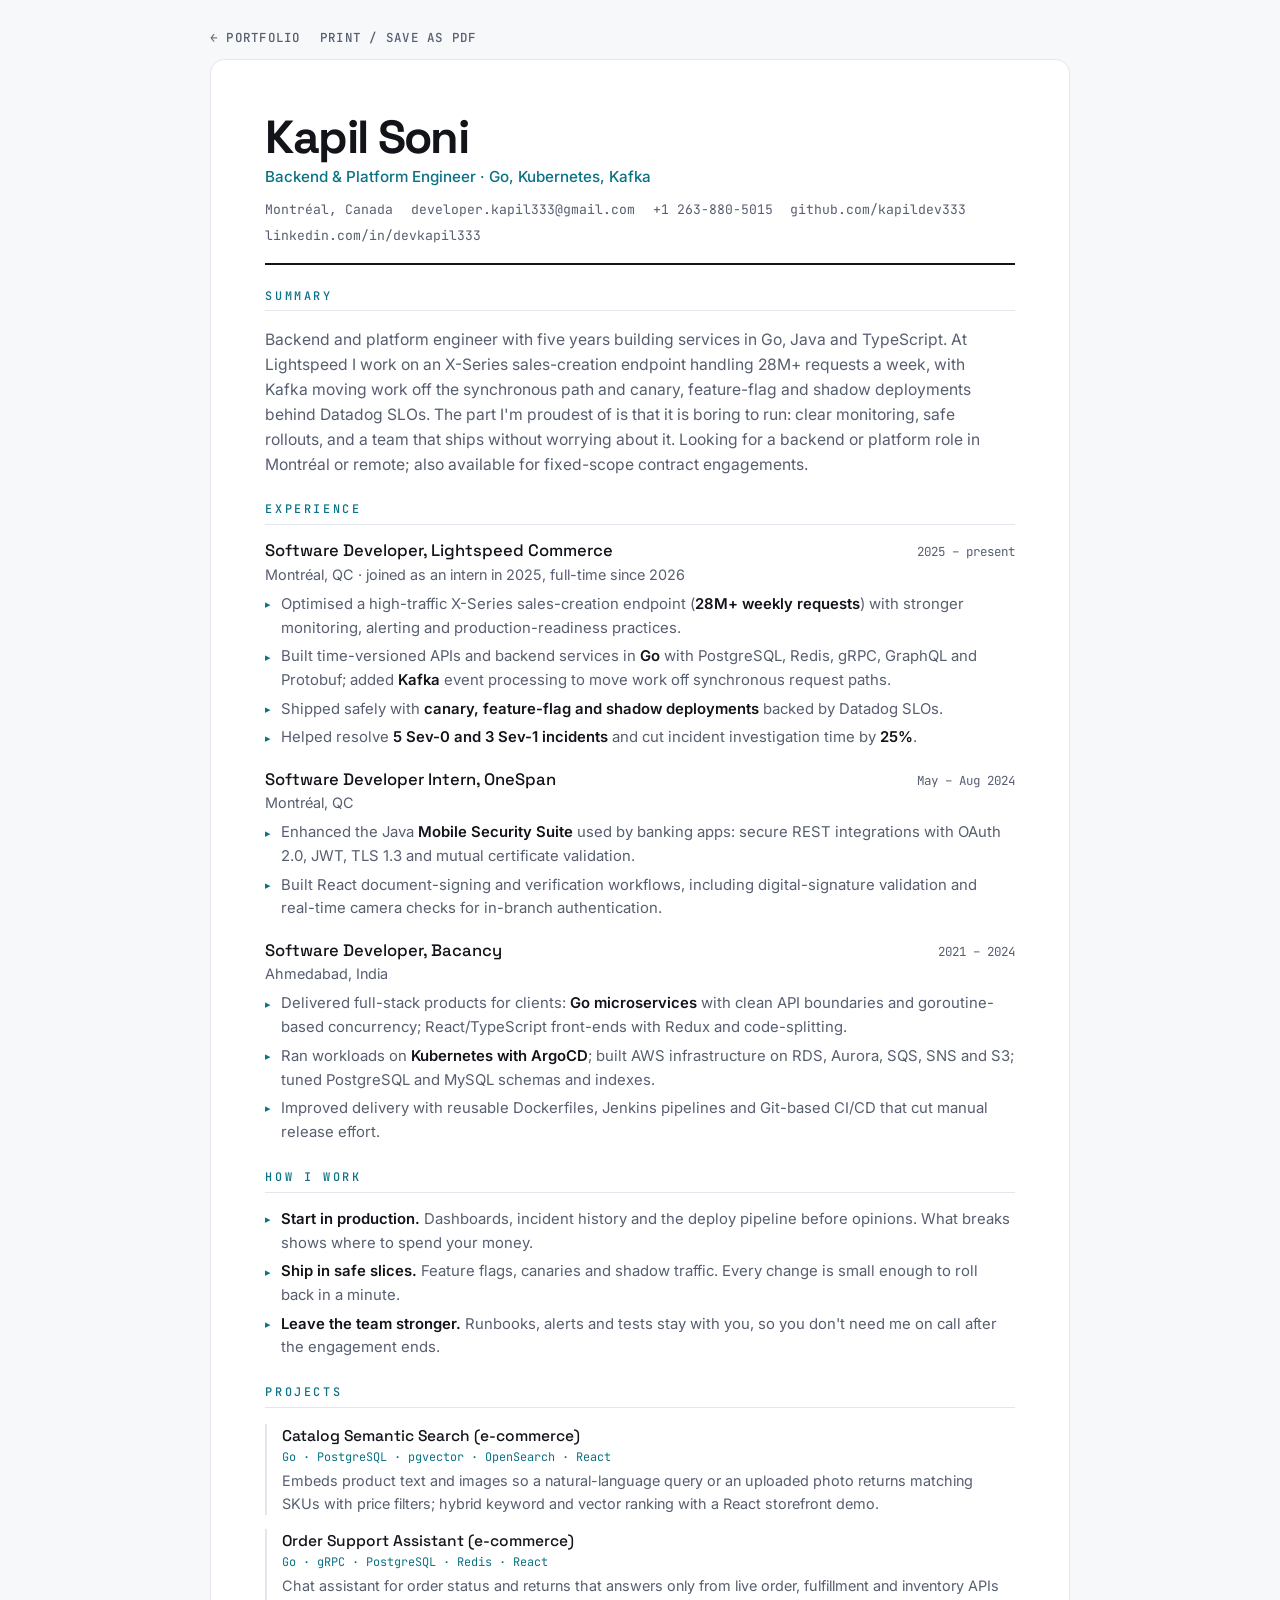
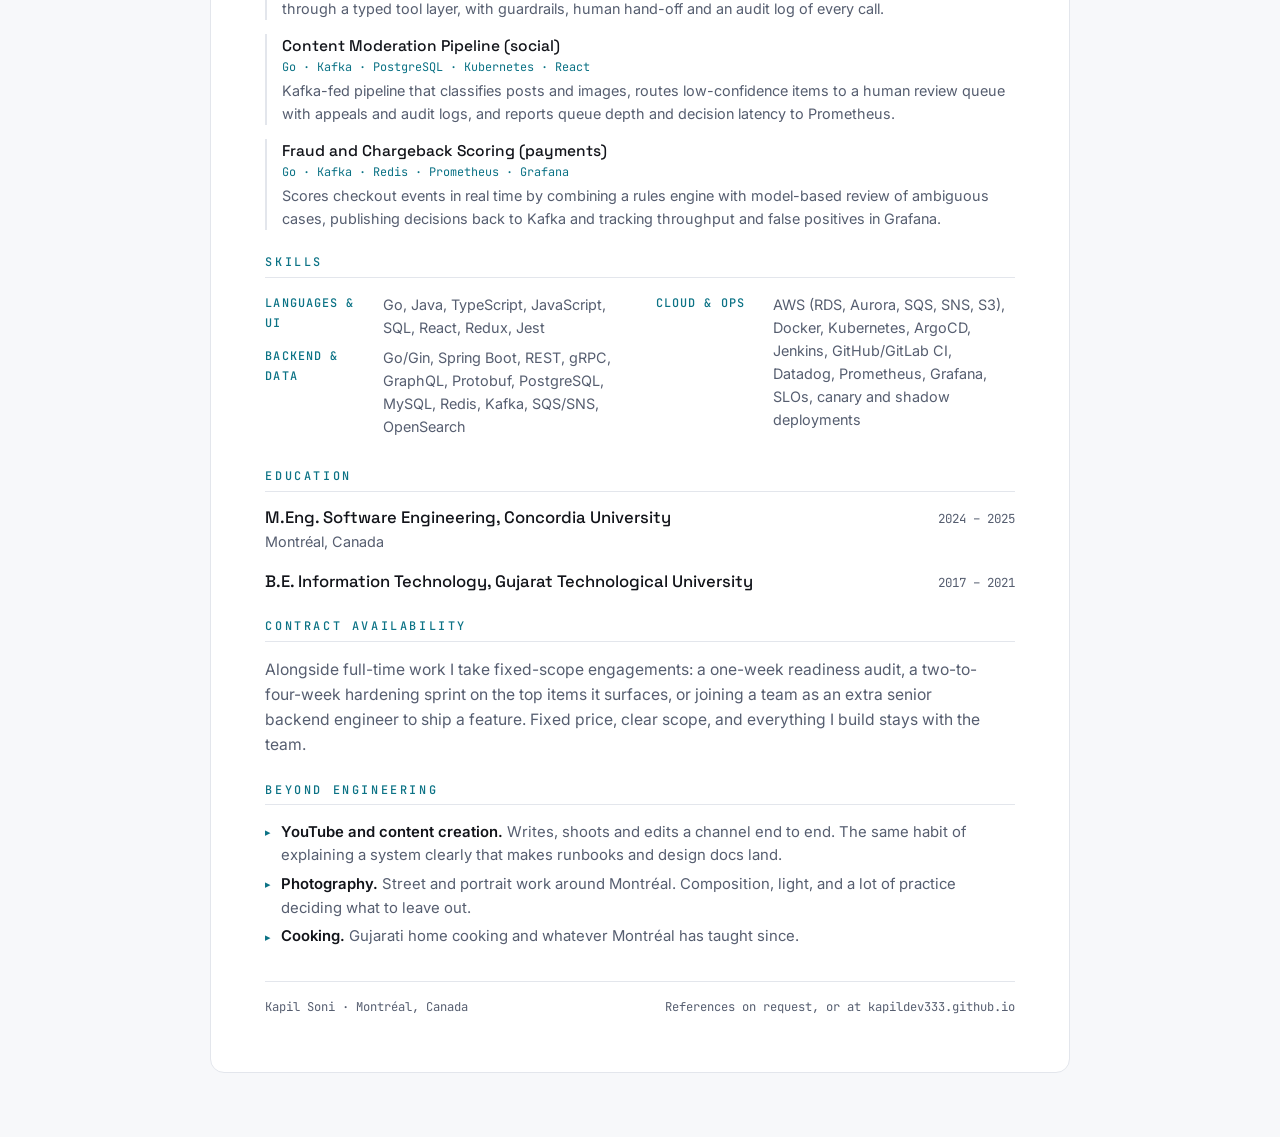
==== commit a4a14f97: "Reposition: employment first, contract work as the secondary path The site read as "unavailable for " ====
--- a/resume.html
+++ b/resume.html
@@ -4,57 +4,68 @@
 <meta charset="utf-8">
 <meta name="viewport" content="width=device-width, initial-scale=1">
 <title>Kapil Soni · Résumé</title>
-<meta name="description" content="Résumé of Kapil Soni, backend and platform engineer in Montréal. Go, Kubernetes, Kafka. Available for fixed-scope contract work.">
+<meta name="description" content="Résumé of Kapil Soni, backend and platform engineer in Montréal. Go, Kubernetes, Kafka. Open to backend and platform roles, and to fixed-scope contract work.">
 <link rel="icon" href="data:image/svg+xml,<svg xmlns='http://www.w3.org/2000/svg' viewBox='0 0 100 100'><text y='.9em' font-size='90'>⬡</text></svg>">
 <link rel="preconnect" href="https://fonts.googleapis.com">
 <link rel="preconnect" href="https://fonts.gstatic.com" crossorigin>
 <link href="https://fonts.googleapis.com/css2?family=Space+Grotesk:wght@500;700&family=Inter:wght@400;500;600&family=JetBrains+Mono:wght@400;500&display=swap" rel="stylesheet">
 <style>
+/* Shared semantic tokens — same names as index.html so the two files stay in step.
+   The accent is INTENTIONALLY a different colour per scheme; this is not drift:
+   #5ee7ff on white is 1.46:1 (fails WCAG AA), #0b7285 on the dark ground is 3.50:1
+   (also fails). So light uses #0b7285 (5.59:1 on white) and dark uses #5ee7ff
+   (13.37:1 on #0a0c11). Do not "unify" them to one value. */
 :root{
-  --ink:#12141a; --soft:#565e70; --line:#e3e6ec; --acc:#0b7285; --paper:#fff; --wash:#f7f8fa;
+  --surface:#f7f8fa; --surface-raised:#fff;
+  --text-primary:#12141a; --text-secondary:#565e70; --border:#e3e6ec; --accent:#0b7285;
   --f-d:"Space Grotesk",sans-serif; --f-b:"Inter",sans-serif; --f-m:"JetBrains Mono",monospace;
 }
 @media (prefers-color-scheme:dark){
-  :root{--ink:#eef1f7;--soft:#9aa3b6;--line:#22262f;--acc:#5ee7ff;--paper:#0a0c11;--wash:#10131a}
+  :root{--surface:#10131a;--surface-raised:#0a0c11;
+        --text-primary:#eef1f7;--text-secondary:#9aa3b6;--border:#22262f;--accent:#5ee7ff}
 }
 *{box-sizing:border-box;margin:0;padding:0}
-body{background:var(--wash);color:var(--ink);font:15px/1.6 var(--f-b);-webkit-font-smoothing:antialiased;padding:2rem 1rem 4rem}
+body{background:var(--surface);color:var(--text-primary);font:15px/1.6 var(--f-b);-webkit-font-smoothing:antialiased;padding:2rem 1rem 4rem}
 a{color:inherit;text-decoration:none}
-a:hover{color:var(--acc)}
-
-.sheet{max-width:860px;margin:0 auto;background:var(--paper);border:1px solid var(--line);border-radius:14px;padding:clamp(1.6rem,5vw,3.4rem)}
-.back{max-width:860px;margin:0 auto .9rem;font:500 .78rem/1 var(--f-m);letter-spacing:.1em;text-transform:uppercase;color:var(--soft);display:flex;gap:1.2rem}
-.back a:hover{color:var(--acc)}
-
-header{border-bottom:2px solid var(--ink);padding-bottom:1.1rem;margin-bottom:1.6rem}
+a:hover{color:var(--accent)}
+/* Visible keyboard focus. --accent is contrast-checked against both grounds above,
+   so the ring is legible in light and dark. Nothing here uses overflow:hidden, so
+   the offset ring is never clipped. */
+a:focus-visible{outline:2px solid var(--accent);outline-offset:2px;border-radius:3px}
+
+.sheet{max-width:860px;margin:0 auto;background:var(--surface-raised);border:1px solid var(--border);border-radius:14px;padding:clamp(1.6rem,5vw,3.4rem)}
+.back{max-width:860px;margin:0 auto .9rem;font:500 .78rem/1 var(--f-m);letter-spacing:.1em;text-transform:uppercase;color:var(--text-secondary);display:flex;gap:1.2rem}
+.back a:hover{color:var(--accent)}
+
+header{border-bottom:2px solid var(--text-primary);padding-bottom:1.1rem;margin-bottom:1.6rem}
 h1{font:700 clamp(2rem,6vw,2.9rem)/1 var(--f-d);letter-spacing:-.035em}
-.tagline{font:500 .95rem/1.4 var(--f-b);color:var(--acc);margin-top:.35rem}
-.meta{margin-top:.8rem;display:flex;flex-wrap:wrap;gap:.35rem 1.1rem;font:.82rem/1.5 var(--f-m);color:var(--soft)}
+.tagline{font:500 .95rem/1.4 var(--f-b);color:var(--accent);margin-top:.35rem}
+.meta{margin-top:.8rem;display:flex;flex-wrap:wrap;gap:.35rem 1.1rem;font:.82rem/1.5 var(--f-m);color:var(--text-secondary)}
 
 section{margin-bottom:1.7rem}
-h2{font:500 .74rem/1 var(--f-m);letter-spacing:.22em;text-transform:uppercase;color:var(--acc);
-   border-bottom:1px solid var(--line);padding-bottom:.5rem;margin-bottom:.95rem}
+h2{font:500 .74rem/1 var(--f-m);letter-spacing:.22em;text-transform:uppercase;color:var(--accent);
+   border-bottom:1px solid var(--border);padding-bottom:.5rem;margin-bottom:.95rem}
 h3{font:500 1.04rem/1.35 var(--f-d)}
 .row{display:flex;flex-wrap:wrap;gap:.2rem 1rem;justify-content:space-between;align-items:baseline}
-.when{font:.78rem/1.4 var(--f-m);color:var(--soft);white-space:nowrap}
-.org{color:var(--soft);font-size:.9rem;margin-bottom:.45rem}
+.when{font:.78rem/1.4 var(--f-m);color:var(--text-secondary);white-space:nowrap}
+.org{color:var(--text-secondary);font-size:.9rem;margin-bottom:.45rem}
 .entry{margin-bottom:1.15rem}
 .entry:last-child{margin-bottom:0}
 ul{list-style:none;display:grid;gap:.3rem}
-li{position:relative;padding-left:1rem;font-size:.93rem;color:var(--soft)}
-li::before{content:"▸";position:absolute;left:0;color:var(--acc);font-size:.75em;top:.3em}
-li b{color:var(--ink);font-weight:600}
-.summary{font-size:.98rem;color:var(--soft);max-width:72ch}
+li{position:relative;padding-left:1rem;font-size:.93rem;color:var(--text-secondary)}
+li::before{content:"▸";position:absolute;left:0;color:var(--accent);font-size:.75em;top:.3em}
+li b{color:var(--text-primary);font-weight:600}
+.summary{font-size:.98rem;color:var(--text-secondary);max-width:72ch}
 
 .grid2{display:grid;gap:.9rem 2rem;grid-template-columns:repeat(auto-fit,minmax(250px,1fr))}
 .kv{display:grid;grid-template-columns:106px 1fr;gap:.7rem;font-size:.9rem;margin-bottom:.4rem}
-.kv dt{font:500 .74rem/1.7 var(--f-m);letter-spacing:.09em;text-transform:uppercase;color:var(--acc)}
-.kv dd{color:var(--soft)}
-.proj{border-left:2px solid var(--line);padding-left:.9rem;margin-bottom:.85rem}
-.proj strong{font:500 .97rem/1.4 var(--f-d);color:var(--ink)}
-.proj em{font-style:normal;font:.74rem/1.6 var(--f-m);color:var(--acc);display:block}
-.proj p{font-size:.9rem;color:var(--soft);margin-top:.15rem}
-footer{margin-top:2rem;padding-top:1rem;border-top:1px solid var(--line);font:.76rem/1.6 var(--f-m);color:var(--soft);display:flex;flex-wrap:wrap;gap:1rem;justify-content:space-between}
+.kv dt{font:500 .74rem/1.7 var(--f-m);letter-spacing:.09em;text-transform:uppercase;color:var(--accent)}
+.kv dd{color:var(--text-secondary)}
+.proj{border-left:2px solid var(--border);padding-left:.9rem;margin-bottom:.85rem}
+.proj strong{font:500 .97rem/1.4 var(--f-d);color:var(--text-primary)}
+.proj em{font-style:normal;font:.74rem/1.6 var(--f-m);color:var(--accent);display:block}
+.proj p{font-size:.9rem;color:var(--text-secondary);margin-top:.15rem}
+footer{margin-top:2rem;padding-top:1rem;border-top:1px solid var(--border);font:.76rem/1.6 var(--f-m);color:var(--text-secondary);display:flex;flex-wrap:wrap;gap:1rem;justify-content:space-between}
 
 /* light entrance; nothing that fights a print or a screen reader */
 .fade{opacity:0;transform:translateY(14px);animation:up .7s cubic-bezier(.22,1,.36,1) forwards}
@@ -62,7 +73,8 @@
 @media (prefers-reduced-motion:reduce){.fade{animation:none;opacity:1;transform:none}}
 
 @media print{
-  :root{--ink:#000;--soft:#333;--line:#bbb;--acc:#0b5566;--paper:#fff;--wash:#fff}
+  :root{--text-primary:#000;--text-secondary:#333;--border:#bbb;--accent:#0b5566;--surface-raised:#fff;--surface:#fff}
+  a:focus-visible{outline:none}
   body{padding:0;font-size:10.4pt;line-height:1.44}
   .sheet{border:0;border-radius:0;max-width:none;padding:0}
   .back{display:none}
@@ -91,12 +103,13 @@
   </header>
 
   <section class="fade" style="animation-delay:.06s">
-    <h2>Why I'm reaching out</h2>
-    <p class="summary">I help small engineering teams ship faster and keep their backends solid while they grow.
-    At Lightspeed I work on a sales-creation endpoint handling 28M+ requests a week, and the part I'm proudest of is
-    that it is boring to run: clear monitoring, safe rollouts, and a team that ships without worrying about it. I take
-    on fixed-scope contract work (a one-week readiness audit, a short hardening sprint, or an extra senior backend
-    engineer for a feature you need shipped) so you get senior help without a six-month hiring cycle.</p>
+    <h2>Summary</h2>
+    <p class="summary">Backend and platform engineer with five years building services in Go, Java and TypeScript.
+    At Lightspeed I work on an X-Series sales-creation endpoint handling 28M+ requests a week, with Kafka moving work
+    off the synchronous path and canary, feature-flag and shadow deployments behind Datadog SLOs. The part I'm
+    proudest of is that it is boring to run: clear monitoring, safe rollouts, and a team that ships without worrying
+    about it. Looking for a backend or platform role in Montréal or remote; also available for fixed-scope contract
+    engagements.</p>
   </section>
 
   <section class="fade" style="animation-delay:.12s">
@@ -188,11 +201,10 @@
   </section>
 
   <section class="fade" style="animation-delay:.42s">
-    <h2>How a first engagement goes</h2>
-    <p class="summary">Week one, I look at your codebase, infrastructure and how you ship today, then give you a short
-    prioritized list of what will slow you down or break first as you grow, and what each fix costs. From there we pick
-    what fits: a two-to-four-week sprint on the top items, or me joining as an extra senior backend engineer to ship a
-    feature you need out the door. Fixed price, clear scope, and everything I build stays with your team.</p>
+    <h2>Contract availability</h2>
+    <p class="summary">Alongside full-time work I take fixed-scope engagements: a one-week readiness audit, a two-to-
+    four-week hardening sprint on the top items it surfaces, or joining a team as an extra senior backend engineer to
+    ship a feature. Fixed price, clear scope, and everything I build stays with the team.</p>
   </section>
 
   <section class="fade" style="animation-delay:.48s">
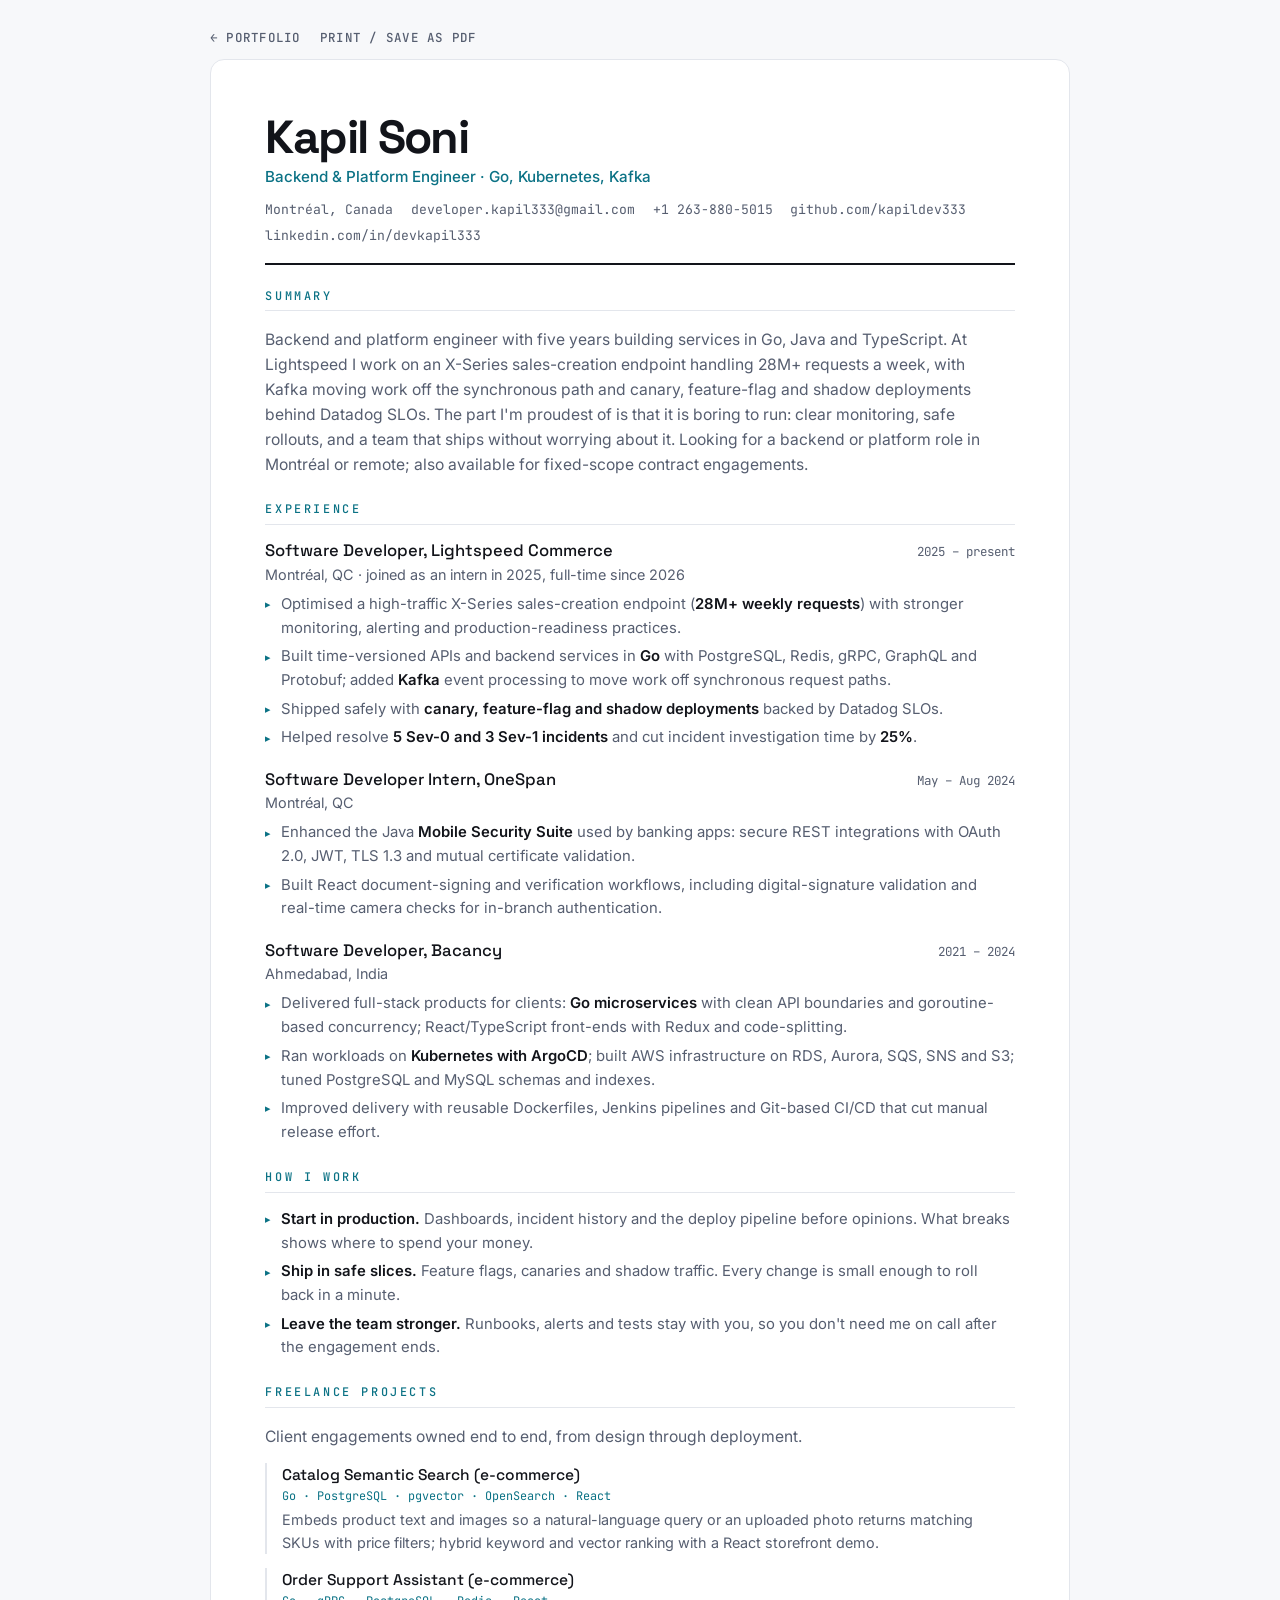
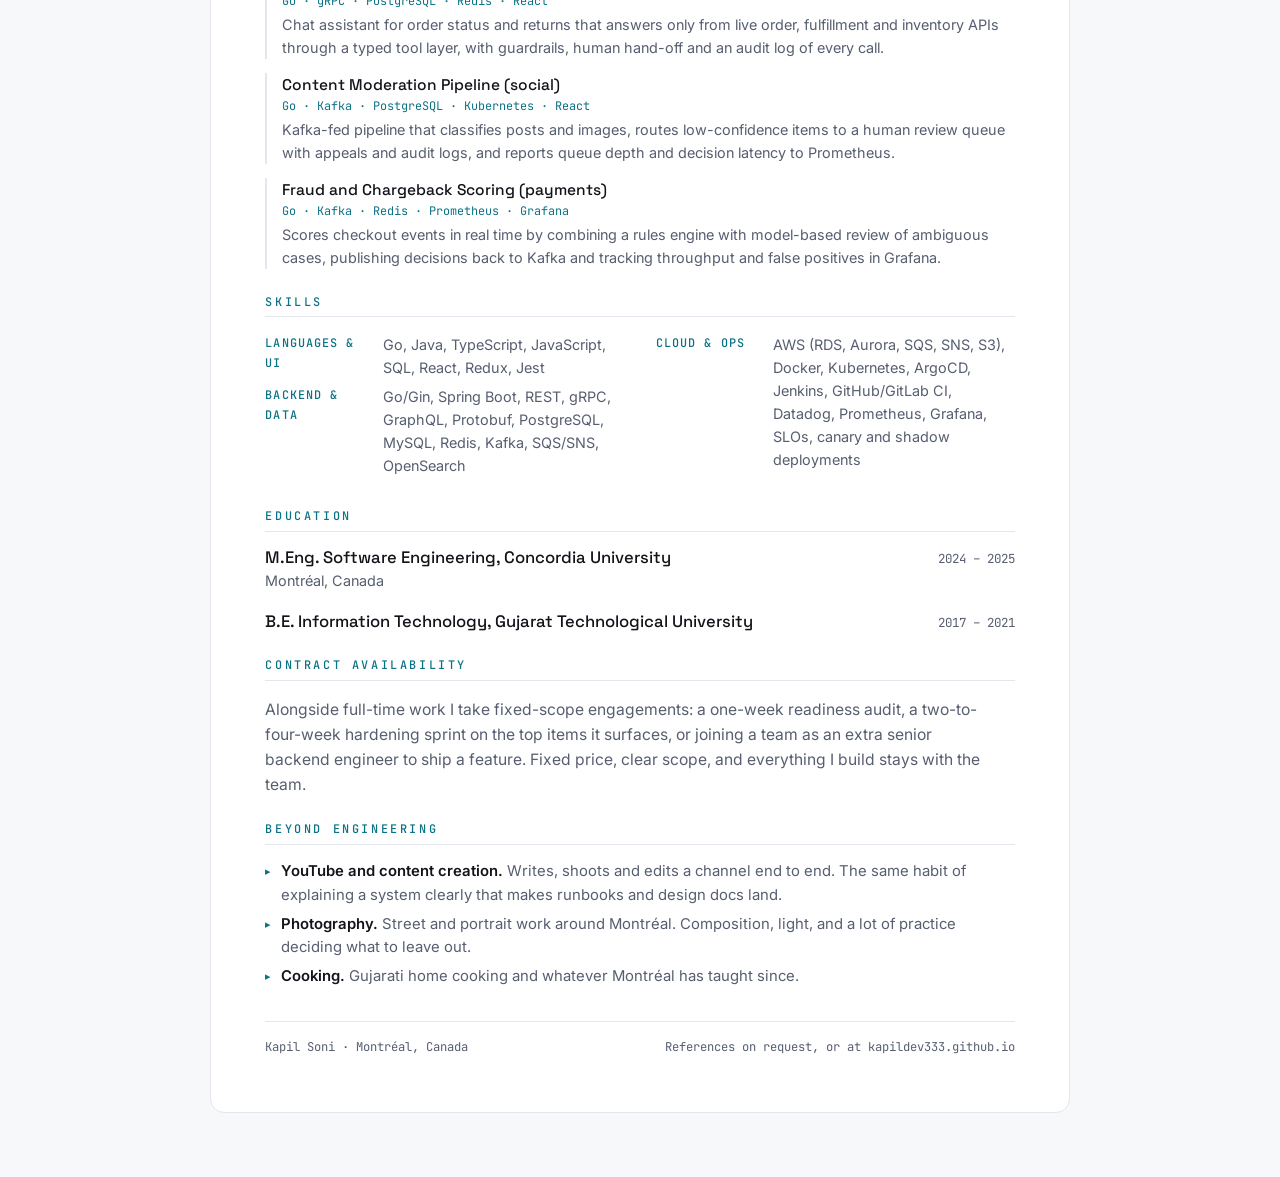
==== commit 2e0801fd: "Relabel the four projects as freelance client work Kapil clarified these are past freelance engageme" ====
--- a/resume.html
+++ b/resume.html
@@ -156,7 +156,8 @@
   </section>
 
   <section class="fade" style="animation-delay:.24s">
-    <h2>Projects</h2>
+    <h2>Freelance Projects</h2>
+    <p class="summary" style="margin-bottom:.9rem">Client engagements owned end to end, from design through deployment.</p>
 
     <div class="proj">
       <strong>Catalog Semantic Search (e-commerce)</strong><em>Go · PostgreSQL · pgvector · OpenSearch · React</em>
